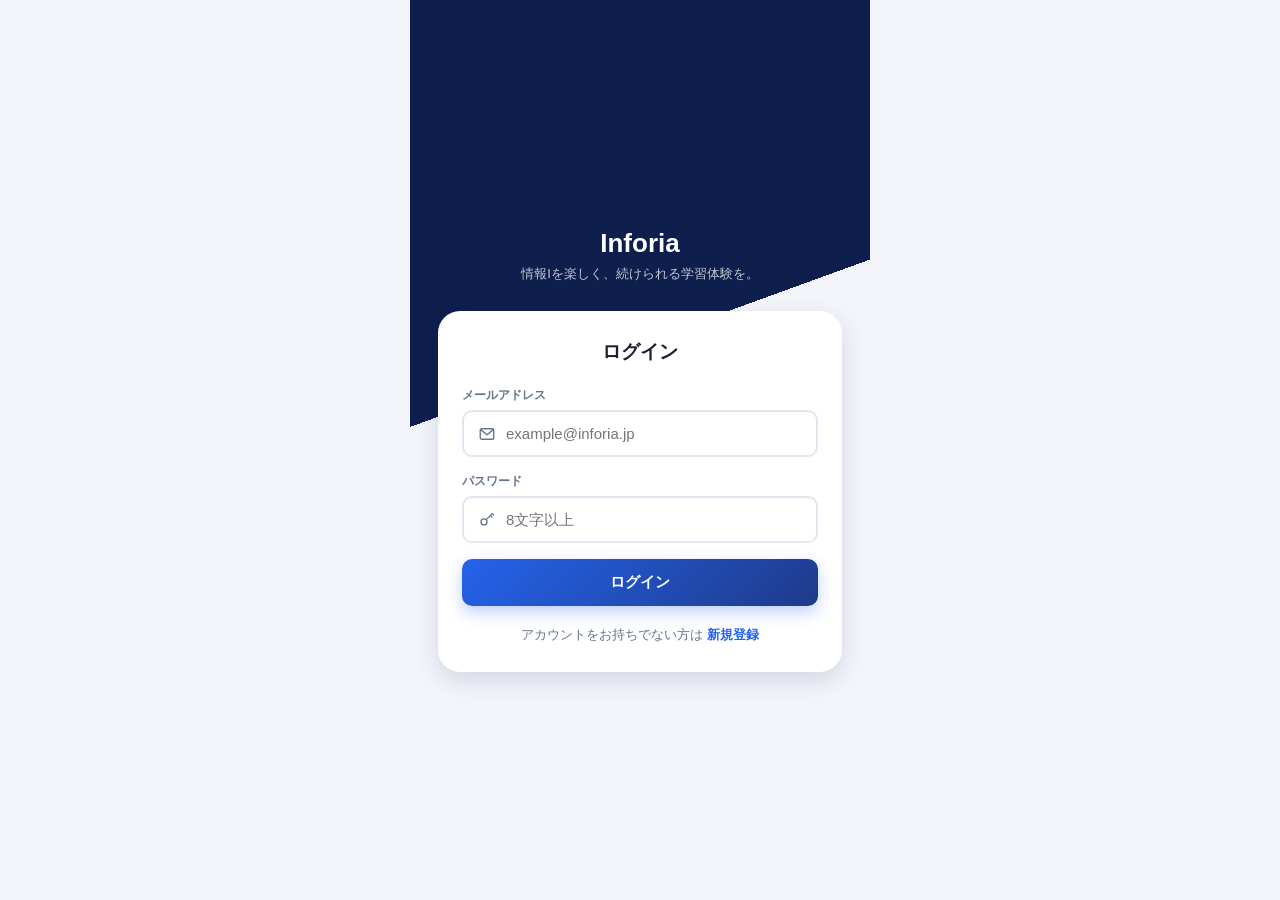
==== frontend/index.html @ 0761d925 "Add Inforia frontend prototype Duolingo-style gamified learning app for high school Information I, w" ====
<!DOCTYPE html>
<html lang="ja">
<head>
<meta charset="UTF-8" />
<meta name="viewport" content="width=device-width, initial-scale=1.0" />
<title>Inforia - ダッシュボード</title>
<link rel="stylesheet" href="css/style.css" />
</head>
<body>
<div class="app-shell">

  <header class="app-header">
    <div class="logo">Inforia</div>
  </header>

  <div style="padding: 0 20px;">
    <div class="profile-row">
      <div class="avatar" id="avatarLevel">Lv.1</div>
      <div class="profile-info">
        <div class="level" id="levelLabel">レベル 1</div>
        <div class="xp-bar-track">
          <div class="xp-bar-fill" id="xpBarFill" style="width: 0%;"></div>
        </div>
        <div class="xp-label" id="xpLabel">0 / 100 XP</div>
      </div>
    </div>

    <div class="streak-banner">
      <span class="icon flame-icon" id="flameIcon"></span>
      <span id="streakLabel">0日連続学習中</span>
    </div>
  </div>

  <main class="app-main">
    <div class="section-title">学習ジャンル</div>
    <div id="unitList"></div>
  </main>

  <nav class="bottom-nav" id="bottomNav"></nav>
</div>

<script src="js/icons.js"></script>
<script src="js/auth.js"></script>
<script src="js/data.js"></script>
<script src="js/glossary.js"></script>
<script src="js/quiz-generator.js"></script>
<script src="js/state.js"></script>
<script src="js/nav.js"></script>
<script src="js/dashboard.js"></script>
</body>
</html>
---- frontend/css/style.css ----
/* Inforia — 共通デザインシステム
 * パネル資料の配色(ネイビーグラデーション / 白カード / 赤アクセント)を踏襲
 */

:root {
  --navy-900: #0f1f4d;
  --navy-800: #16296b;
  --navy-700: #1e3a8a;
  --blue-500: #2563eb;
  --blue-400: #3b82f6;
  --teal-500: #14b8a6;
  --red-accent: #dc2626;
  --gold: #f59e0b;
  --purple: #8b5cf6;

  --bg: #f3f5fa;
  --card-bg: #ffffff;
  --border: #e2e6f0;
  --text-main: #1a1f36;
  --text-sub: #64748b;

  --radius-sm: 10px;
  --radius-md: 16px;
  --radius-lg: 22px;

  --shadow-card: 0 2px 10px rgba(15, 31, 77, 0.06);
  --shadow-pop: 0 8px 24px rgba(15, 31, 77, 0.14);
}

* {
  box-sizing: border-box;
}

/* ── オリジナルSVGアイコン ── */
.icon {
  display: inline-flex;
  align-items: center;
  justify-content: center;
  width: 1em;
  height: 1em;
  flex-shrink: 0;
}

.icon svg {
  width: 100%;
  height: 100%;
  display: block;
}

html,
body {
  margin: 0;
  padding: 0;
}

body {
  font-family: "Hiragino Sans", "Yu Gothic", "Noto Sans JP", -apple-system,
    BlinkMacSystemFont, sans-serif;
  background: var(--bg);
  color: var(--text-main);
  min-height: 100vh;
  display: flex;
  justify-content: center;
}

/* ── アプリのフレーム(スマホ幅を基準にしたレイアウト) ── */
.app-shell {
  width: 100%;
  max-width: 460px;
  min-height: 100vh;
  background: var(--card-bg);
  position: relative;
  display: flex;
  flex-direction: column;
  box-shadow: 0 0 40px rgba(15, 31, 77, 0.08);
}

.app-main {
  flex: 1;
  padding: 20px 20px 100px;
  overflow-y: auto;
}

/* ── ヘッダー ── */
.app-header {
  background: linear-gradient(135deg, var(--navy-900), var(--blue-500));
  color: #fff;
  padding: 18px 20px 16px;
  display: flex;
  align-items: center;
  justify-content: space-between;
}

.app-header .logo {
  font-weight: 800;
  font-size: 20px;
  letter-spacing: 0.02em;
}

.icon-btn {
  background: rgba(255, 255, 255, 0.15);
  border: none;
  color: #fff;
  width: 36px;
  height: 36px;
  border-radius: 50%;
  display: flex;
  align-items: center;
  justify-content: center;
  font-size: 16px;
  cursor: pointer;
  padding: 0;
}

.icon-btn:hover {
  filter: brightness(1.1);
}

/* ── カード共通 ── */
.card {
  background: var(--card-bg);
  border: 1px solid var(--border);
  border-radius: var(--radius-md);
  box-shadow: var(--shadow-card);
  padding: 18px;
}

.section-title {
  font-size: 14px;
  font-weight: 700;
  color: var(--text-sub);
  margin: 24px 0 10px;
  letter-spacing: 0.02em;
}

/* ── ボタン ── */
.btn {
  display: inline-flex;
  align-items: center;
  justify-content: center;
  gap: 6px;
  border: none;
  border-radius: var(--radius-sm);
  font-weight: 700;
  font-size: 15px;
  padding: 14px 18px;
  cursor: pointer;
  transition: transform 0.08s ease, box-shadow 0.15s ease, opacity 0.15s ease;
  width: 100%;
}

.btn:active {
  transform: scale(0.98);
}

.btn-primary {
  background: linear-gradient(135deg, var(--blue-500), var(--navy-700));
  color: #fff;
  box-shadow: 0 6px 16px rgba(37, 99, 235, 0.3);
}

.btn-primary:disabled {
  opacity: 0.4;
  cursor: not-allowed;
  box-shadow: none;
}

.btn-outline {
  background: #fff;
  color: var(--navy-700);
  border: 2px solid var(--navy-700);
}

.btn-success {
  background: linear-gradient(135deg, #16a34a, #15803d);
  color: #fff;
  box-shadow: 0 6px 16px rgba(22, 163, 74, 0.3);
}

/* ── レベル / XP バー ── */
.profile-row {
  display: flex;
  align-items: center;
  gap: 12px;
  margin-top: 16px;
  background: #fff;
  border: 1px solid var(--border);
  border-radius: var(--radius-md);
  padding: 14px;
  box-shadow: var(--shadow-card);
}

.avatar {
  width: 52px;
  height: 52px;
  border-radius: 50%;
  background: linear-gradient(135deg, var(--teal-500), var(--blue-500));
  display: flex;
  align-items: center;
  justify-content: center;
  font-weight: 800;
  color: #fff;
  font-size: 18px;
  flex-shrink: 0;
  position: relative;
}

.avatar .avatar-person {
  width: 60%;
  height: 60%;
  color: #fff;
}

.avatar .avatar-level-badge {
  position: absolute;
  right: -6px;
  bottom: -4px;
  background: var(--navy-900);
  color: #fff;
  font-size: 9px;
  font-weight: 800;
  padding: 2px 5px;
  border-radius: 999px;
  border: 2px solid #fff;
  white-space: nowrap;
  line-height: 1.4;
}

.profile-info {
  flex: 1;
}

.profile-info .level {
  font-weight: 700;
  font-size: 14px;
  color: var(--text-main);
  margin-bottom: 4px;
}

.xp-bar-track {
  width: 100%;
  height: 8px;
  border-radius: 4px;
  background: var(--border);
  overflow: hidden;
}

.xp-bar-fill {
  height: 100%;
  background: linear-gradient(90deg, var(--teal-500), var(--blue-500));
  border-radius: 4px;
  transition: width 0.4s ease;
}

.xp-label {
  font-size: 11px;
  color: var(--text-sub);
  margin-top: 4px;
}

/* ── ストリーク ── */
.streak-banner {
  margin-top: 14px;
  display: flex;
  align-items: center;
  gap: 10px;
  background: linear-gradient(135deg, #fff7ed, #ffedd5);
  border: 1px solid #fed7aa;
  border-radius: var(--radius-sm);
  padding: 12px 14px;
  font-size: 14px;
  font-weight: 700;
  color: #9a3412;
}

.streak-banner .flame-icon {
  font-size: 22px;
}

/* ── ユニットカード ── */
.unit-card {
  display: flex;
  align-items: center;
  gap: 14px;
  margin-bottom: 12px;
  cursor: pointer;
}

.unit-icon {
  width: 46px;
  height: 46px;
  border-radius: 12px;
  display: flex;
  align-items: center;
  justify-content: center;
  font-weight: 800;
  font-size: 16px;
  color: #fff;
  flex-shrink: 0;
}

.unit-icon.blue {
  background: linear-gradient(135deg, #3b82f6, #1e3a8a);
}
.unit-icon.teal {
  background: linear-gradient(135deg, #2dd4bf, #0d9488);
}
.unit-icon.purple {
  background: linear-gradient(135deg, #a78bfa, #7c3aed);
}
.unit-icon.orange {
  background: linear-gradient(135deg, #fb923c, #ea580c);
}

.unit-info {
  flex: 1;
}

.unit-info .title {
  font-weight: 700;
  font-size: 15px;
  margin-bottom: 6px;
}

.unit-progress-track {
  width: 100%;
  height: 6px;
  border-radius: 3px;
  background: var(--border);
}

.unit-progress-fill {
  height: 100%;
  border-radius: 3px;
  background: var(--blue-500);
}

.unit-info .meta {
  font-size: 12px;
  color: var(--text-sub);
  margin-top: 4px;
}

.unit-arrow {
  color: var(--text-sub);
  font-size: 18px;
}

/* ── バッジ ── */
.badges-row {
  display: flex;
  gap: 12px;
  align-items: center;
}

.badge-chip {
  width: 52px;
  height: 52px;
  border-radius: 50%;
  display: flex;
  align-items: center;
  justify-content: center;
  font-size: 22px;
  flex-shrink: 0;
  border: 2px solid transparent;
}

.badge-chip.locked {
  background: #f1f3f9;
  filter: grayscale(1);
  opacity: 0.45;
}

.badge-chip.common {
  background: #eef2f7;
  border-color: #94a3b8;
}
.badge-chip.rare {
  background: #e0f2fe;
  border-color: var(--blue-500);
  box-shadow: 0 0 0 3px rgba(37, 99, 235, 0.12);
}
.badge-chip.epic {
  background: linear-gradient(135deg, #fef3c7, #ede9fe);
  border-color: var(--gold);
  box-shadow: 0 0 0 3px rgba(245, 158, 11, 0.18);
}

.badge-more {
  font-size: 13px;
  font-weight: 700;
  color: var(--blue-500);
  margin-left: auto;
  cursor: pointer;
}

/* ── ボトムナビ ── */
.bottom-nav {
  position: sticky;
  bottom: 0;
  left: 0;
  right: 0;
  background: #fff;
  border-top: 1px solid var(--border);
  display: flex;
  padding: 10px 0 max(10px, env(safe-area-inset-bottom));
}

.nav-item {
  flex: 1;
  display: flex;
  flex-direction: column;
  align-items: center;
  gap: 3px;
  font-size: 10px;
  color: var(--text-sub);
  cursor: pointer;
  text-decoration: none;
}

.nav-item .nav-icon {
  font-size: 20px;
}

.nav-item.active {
  color: var(--blue-500);
  font-weight: 700;
}

/* ── クイズ画面 ── */
.quiz-header {
  display: flex;
  align-items: center;
  gap: 12px;
  padding: 16px 20px;
  border-bottom: 1px solid var(--border);
}

.quiz-progress-track {
  flex: 1;
  height: 8px;
  border-radius: 4px;
  background: var(--border);
  overflow: hidden;
}

.quiz-progress-fill {
  height: 100%;
  background: linear-gradient(90deg, var(--teal-500), var(--blue-500));
  border-radius: 4px;
  transition: width 0.3s ease;
}

.quiz-progress-text {
  font-size: 13px;
  font-weight: 700;
  color: var(--text-sub);
  white-space: nowrap;
}

.xp-pill {
  display: flex;
  align-items: center;
  gap: 4px;
  background: #fef3c7;
  color: #92400e;
  font-weight: 700;
  font-size: 12px;
  padding: 5px 10px;
  border-radius: 999px;
  white-space: nowrap;
}

.question-type-badge {
  display: inline-flex;
  align-items: center;
  font-size: 11px;
  font-weight: 800;
  padding: 4px 10px;
  border-radius: 999px;
  margin-bottom: 10px;
}

.question-type-badge.coding {
  background: #ede9fe;
  color: #6d28d9;
}

.question-type-badge.applied {
  background: #fee2e2;
  color: #b91c1c;
}

.ai-image-placeholder.ai-image-real {
  aspect-ratio: auto;
  background: #fff;
  padding: 18px 14px;
  display: block;
}

.question-text {
  font-size: 16px;
  font-weight: 700;
  line-height: 1.6;
  margin: 18px 0 14px;
}

.code-block {
  background: var(--navy-900);
  color: #e2e8f0;
  font-family: "SF Mono", "Menlo", "Consolas", monospace;
  font-size: 13px;
  line-height: 1.7;
  padding: 16px;
  border-radius: var(--radius-sm);
  white-space: pre;
  overflow-x: auto;
  margin-bottom: 18px;
}

.choice-list {
  display: flex;
  flex-direction: column;
  gap: 10px;
}

.choice-item {
  display: flex;
  align-items: center;
  gap: 12px;
  border: 2px solid var(--border);
  border-radius: var(--radius-sm);
  padding: 14px 16px;
  cursor: pointer;
  font-size: 15px;
  font-weight: 600;
  background: #fff;
  transition: border-color 0.15s ease, background 0.15s ease;
}

.choice-item:hover {
  border-color: var(--blue-400);
}

.choice-item .choice-marker {
  width: 24px;
  height: 24px;
  border-radius: 50%;
  border: 2px solid var(--border);
  flex-shrink: 0;
}

.choice-item.selected {
  border-color: var(--blue-500);
  background: #eff6ff;
}

.choice-item.selected .choice-marker {
  border-color: var(--blue-500);
  background: var(--blue-500);
}

.choice-item.correct {
  border-color: #16a34a;
  background: #f0fdf4;
}

.choice-item.correct .choice-marker {
  border-color: #16a34a;
  background: #16a34a;
}

.choice-item.incorrect {
  border-color: var(--red-accent);
  background: #fef2f2;
}

.choice-item.incorrect .choice-marker {
  border-color: var(--red-accent);
  background: var(--red-accent);
}

.quiz-actions {
  display: flex;
  gap: 10px;
  margin-top: 22px;
}

.hint-box {
  background: #eff6ff;
  border: 1px solid #bfdbfe;
  border-radius: var(--radius-sm);
  padding: 12px 14px;
  font-size: 13px;
  color: var(--navy-700);
  margin-top: 12px;
  display: none;
}

.hint-box.show {
  display: block;
}

/* ── 結果画面 ── */
.result-hero {
  text-align: center;
  padding: 28px 0 10px;
}

.result-icon {
  width: 78px;
  height: 78px;
  border-radius: 50%;
  display: flex;
  align-items: center;
  justify-content: center;
  font-size: 38px;
  margin: 0 auto 14px;
  color: #fff;
}

.result-icon.correct {
  background: linear-gradient(135deg, #22c55e, #15803d);
}

.result-icon.incorrect {
  background: linear-gradient(135deg, #f87171, #b91c1c);
}

.result-title {
  font-size: 22px;
  font-weight: 800;
  margin-bottom: 4px;
}

.result-title.correct {
  color: #15803d;
}

.result-title.incorrect {
  color: var(--red-accent);
}

.result-xp {
  font-size: 14px;
  font-weight: 700;
  color: var(--gold);
}

.ai-image-box {
  margin: 20px 0;
  border-radius: var(--radius-md);
  overflow: hidden;
  border: 1px solid var(--border);
}

.ai-image-box .ai-image-label {
  background: linear-gradient(135deg, var(--navy-900), var(--blue-500));
  color: #fff;
  font-size: 12px;
  font-weight: 700;
  padding: 8px 14px;
  display: flex;
  align-items: center;
  gap: 6px;
}

.ai-image-placeholder {
  aspect-ratio: 16 / 10;
  background: repeating-linear-gradient(
    135deg,
    #f1f5f9,
    #f1f5f9 10px,
    #e8ecf5 10px,
    #e8ecf5 20px
  );
  display: flex;
  flex-direction: column;
  align-items: center;
  justify-content: center;
  gap: 8px;
  color: var(--text-sub);
  font-size: 12px;
  text-align: center;
  padding: 16px;
}

.ai-image-placeholder .icon {
  font-size: 30px;
}

.explanation-box {
  background: #f8fafc;
  border-radius: var(--radius-sm);
  padding: 16px;
  font-size: 14px;
  line-height: 1.8;
  white-space: pre-wrap;
  border: 1px solid var(--border);
}

.badge-toast {
  position: fixed;
  left: 50%;
  bottom: 100px;
  transform: translate(-50%, 20px);
  background: var(--navy-900);
  color: #fff;
  padding: 14px 18px;
  border-radius: var(--radius-sm);
  display: flex;
  align-items: center;
  gap: 10px;
  box-shadow: var(--shadow-pop);
  opacity: 0;
  pointer-events: none;
  transition: all 0.3s ease;
  z-index: 50;
  max-width: 90%;
}

.badge-toast.show {
  opacity: 1;
  transform: translate(-50%, 0);
}

.badge-toast .badge-toast-icon {
  font-size: 24px;
}

.badge-toast .badge-toast-name {
  font-weight: 700;
  font-size: 13px;
}

.badge-toast .badge-toast-sub {
  font-size: 11px;
  color: #cbd5e1;
}

/* ── 成績タブ ── */
.stats-grid {
  display: grid;
  grid-template-columns: 1fr 1fr;
  gap: 10px;
  margin-bottom: 8px;
}

.stat-tile {
  background: #fff;
  border: 1px solid var(--border);
  border-radius: var(--radius-sm);
  padding: 14px;
}

.stat-tile .stat-label {
  font-size: 12px;
  color: var(--text-sub);
  font-weight: 600;
  margin-bottom: 6px;
}

.stat-tile .stat-value {
  font-size: 22px;
  font-weight: 800;
  color: var(--navy-700);
}

.stat-tile .stat-value .unit {
  font-size: 13px;
  font-weight: 700;
  margin-left: 2px;
  color: var(--text-sub);
}

.badges-grid {
  display: grid;
  grid-template-columns: repeat(3, 1fr);
  gap: 12px;
}

.badge-tile {
  background: #fff;
  border: 1px solid var(--border);
  border-radius: var(--radius-sm);
  padding: 14px 8px;
  text-align: center;
}

.badge-tile .badge-chip {
  margin: 0 auto 8px;
  width: 48px;
  height: 48px;
  font-size: 22px;
}

.badge-tile .badge-name {
  font-size: 11px;
  font-weight: 700;
  color: var(--text-main);
  line-height: 1.4;
}

.badge-tile.locked .badge-name {
  color: var(--text-sub);
}

.badge-tile .badge-condition {
  font-size: 10px;
  color: var(--text-sub);
  margin-top: 3px;
  line-height: 1.4;
}

/* ── 得意・苦手分析 ── */
.analysis-summary {
  font-size: 14px;
  line-height: 1.8;
  margin-bottom: 16px;
}

.analysis-summary .strong-genre {
  color: #16a34a;
  font-weight: 800;
}

.analysis-summary .weak-genre {
  color: var(--red-accent);
  font-weight: 800;
}

.accuracy-row {
  margin-bottom: 12px;
}

.accuracy-row:last-child {
  margin-bottom: 0;
}

.accuracy-row-head {
  display: flex;
  justify-content: space-between;
  font-size: 12px;
  font-weight: 700;
  margin-bottom: 4px;
}

.accuracy-row-head .accuracy-value {
  color: var(--text-sub);
}

.accuracy-bar-track {
  width: 100%;
  height: 8px;
  border-radius: 4px;
  background: var(--border);
  overflow: hidden;
}

.accuracy-bar-fill {
  height: 100%;
  border-radius: 4px;
}

.accuracy-bar-fill.good {
  background: #16a34a;
}
.accuracy-bar-fill.mid {
  background: var(--blue-500);
}
.accuracy-bar-fill.low {
  background: var(--red-accent);
}
.accuracy-bar-fill.none {
  background: var(--border);
}

.accuracy-bar-fill.mastery {
  background: var(--blue-500);
}

.genre-analysis-card {
  margin-bottom: 12px;
}

.genre-analysis-head {
  display: flex;
  align-items: center;
  justify-content: space-between;
  gap: 10px;
  margin-bottom: 12px;
}

.genre-analysis-title {
  font-weight: 700;
  font-size: 15px;
}

.genre-tag {
  font-size: 11px;
  font-weight: 800;
  padding: 3px 10px;
  border-radius: 999px;
  white-space: nowrap;
}

.genre-tag.strong {
  background: #f0fdf4;
  color: #16a34a;
}

.genre-tag.weak {
  background: #fef2f2;
  color: var(--red-accent);
}

.analysis-empty {
  font-size: 13px;
  color: var(--text-sub);
  line-height: 1.7;
}

/* ── ランキング ── */
.rank-row {
  display: flex;
  align-items: center;
  gap: 12px;
  padding: 12px 14px;
  border-bottom: 1px solid var(--border);
}

.rank-row:last-child {
  border-bottom: none;
}

.rank-num {
  width: 28px;
  text-align: center;
  font-weight: 800;
  color: var(--text-sub);
  flex-shrink: 0;
}

.rank-row.top1 .rank-num {
  color: var(--gold);
}
.rank-row.top2 .rank-num {
  color: #94a3b8;
}
.rank-row.top3 .rank-num {
  color: #c2723a;
}

.rank-avatar {
  width: 36px;
  height: 36px;
  border-radius: 50%;
  background: linear-gradient(135deg, var(--teal-500), var(--blue-500));
  display: flex;
  align-items: center;
  justify-content: center;
  color: #fff;
  font-weight: 700;
  font-size: 12px;
  flex-shrink: 0;
}

.rank-info {
  flex: 1;
}

.rank-name {
  font-weight: 700;
  font-size: 14px;
}

.rank-name.me {
  color: var(--blue-500);
}

.rank-meta {
  font-size: 11px;
  color: var(--text-sub);
}

.rank-xp {
  font-weight: 800;
  font-size: 14px;
  color: var(--navy-700);
}

/* ── マイページ ── */
.profile-hero {
  text-align: center;
  padding: 20px 0 10px;
}

.profile-hero .avatar {
  width: 72px;
  height: 72px;
  font-size: 24px;
  margin: 0 auto 12px;
}

.profile-hero .email {
  font-weight: 700;
  font-size: 15px;
  word-break: break-all;
}

.profile-list {
  margin-top: 20px;
}

.profile-list-item {
  display: flex;
  justify-content: space-between;
  padding: 14px 4px;
  border-bottom: 1px solid var(--border);
  font-size: 14px;
}

.profile-list-item .label {
  color: var(--text-sub);
}

.profile-list-item .value {
  font-weight: 700;
}

/* ── 設定(マイページ) ── */
.settings-row {
  display: flex;
  align-items: center;
  justify-content: space-between;
  gap: 12px;
  padding: 14px 0;
  border-bottom: 1px solid var(--border);
}

.settings-row:last-child {
  border-bottom: none;
}

.settings-row-title {
  font-size: 14px;
  font-weight: 700;
}

.settings-row-desc {
  font-size: 11px;
  color: var(--text-sub);
  margin-top: 2px;
}

.switch {
  position: relative;
  display: inline-block;
  width: 44px;
  height: 24px;
  flex-shrink: 0;
}

.switch input {
  opacity: 0;
  width: 0;
  height: 0;
}

.switch-track {
  position: absolute;
  inset: 0;
  background: var(--border);
  border-radius: 999px;
  cursor: pointer;
  transition: background 0.2s ease;
}

.switch-track::before {
  content: "";
  position: absolute;
  width: 18px;
  height: 18px;
  left: 3px;
  top: 3px;
  background: #fff;
  border-radius: 50%;
  transition: transform 0.2s ease;
  box-shadow: 0 1px 3px rgba(0, 0, 0, 0.25);
}

.switch input:checked + .switch-track {
  background: var(--blue-500);
}

.switch input:checked + .switch-track::before {
  transform: translateX(20px);
}

.settings-form-toggle {
  font-size: 13px;
  font-weight: 700;
  color: var(--blue-500);
  cursor: pointer;
  padding: 4px 0;
}

/* ── 認証(ログイン・新規登録)画面 ── */
.auth-shell {
  width: 100%;
  max-width: 460px;
  min-height: 100vh;
  display: flex;
  flex-direction: column;
  justify-content: center;
  padding: 40px 28px;
  background: linear-gradient(160deg, var(--navy-900) 0%, var(--navy-900) 40%, var(--bg) 40%);
}

.auth-logo {
  color: #fff;
  font-weight: 800;
  font-size: 26px;
  text-align: center;
  margin-bottom: 6px;
}

.auth-tagline {
  color: rgba(255, 255, 255, 0.75);
  text-align: center;
  font-size: 13px;
  margin-bottom: 28px;
}

.auth-card {
  background: var(--card-bg);
  border-radius: var(--radius-lg);
  box-shadow: var(--shadow-pop);
  padding: 28px 24px;
}

.auth-title {
  font-size: 19px;
  font-weight: 800;
  margin-bottom: 22px;
  text-align: center;
}

.form-field {
  margin-bottom: 16px;
}

.form-field label {
  display: block;
  font-size: 12px;
  font-weight: 700;
  color: var(--text-sub);
  margin-bottom: 6px;
}

.input-wrap {
  display: flex;
  align-items: center;
  gap: 8px;
  border: 2px solid var(--border);
  border-radius: var(--radius-sm);
  padding: 12px 14px;
  transition: border-color 0.15s ease;
}

.input-wrap:focus-within {
  border-color: var(--blue-500);
}

.input-wrap .icon {
  color: var(--text-sub);
  font-size: 18px;
}

.input-wrap input {
  border: none;
  outline: none;
  flex: 1;
  font-size: 15px;
  font-family: inherit;
  background: transparent;
  color: var(--text-main);
}

.form-error {
  color: var(--red-accent);
  font-size: 13px;
  font-weight: 600;
  margin: -6px 0 14px;
  display: none;
}

.form-error.show {
  display: block;
}

.auth-switch {
  text-align: center;
  font-size: 13px;
  color: var(--text-sub);
  margin-top: 20px;
}

.auth-switch a {
  color: var(--blue-500);
  font-weight: 700;
  text-decoration: none;
}

.note-inline {
  font-size: 11px;
  color: var(--text-sub);
  text-align: center;
  margin-top: 6px;
}
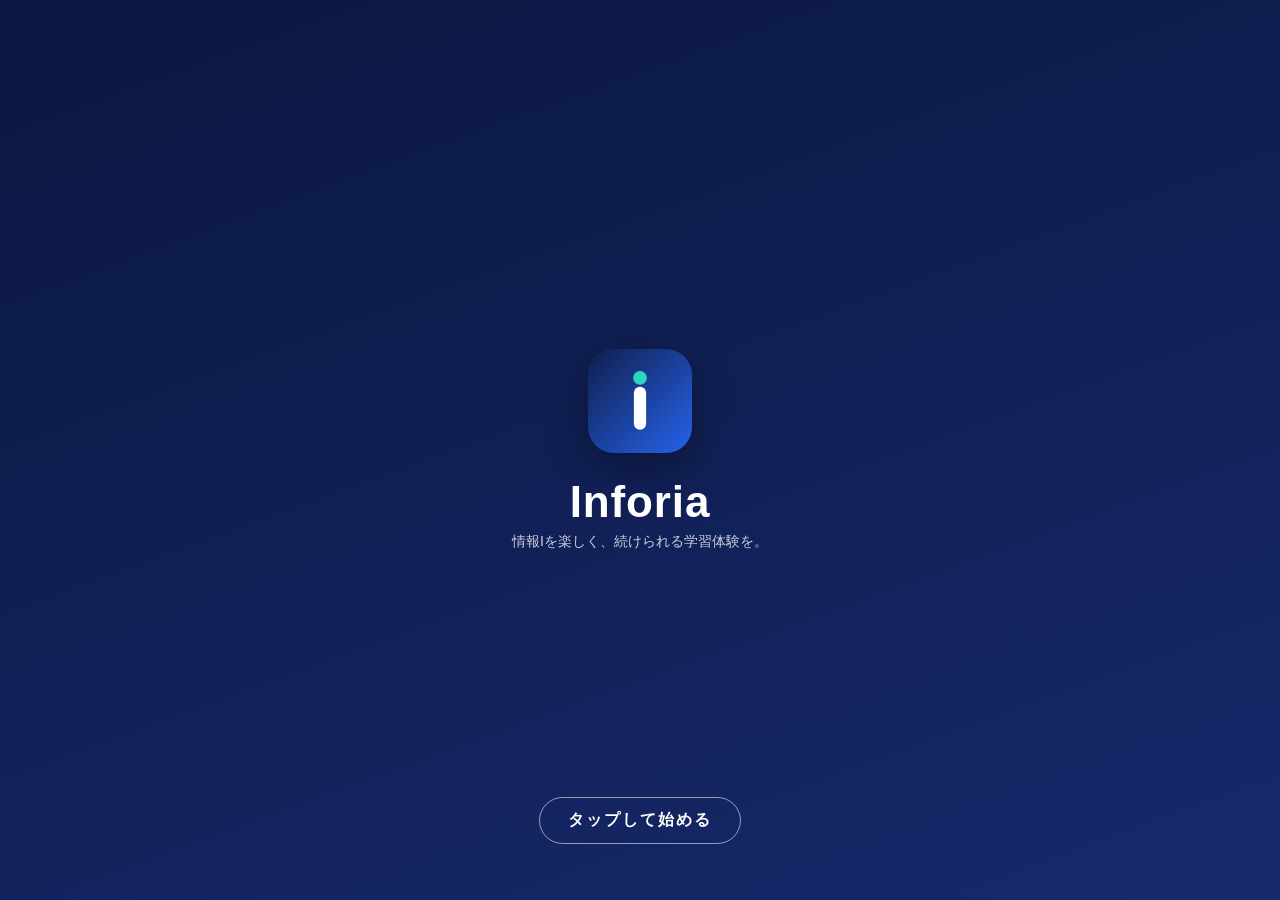
==== commit 023259ca: "Add tap-to-start splash, animated background, per-question review on summary, full-width desktop lay" ====
--- a/frontend/index.html
+++ b/frontend/index.html
@@ -2,50 +2,43 @@
 <html lang="ja">
 <head>
 <meta charset="UTF-8" />
-<meta name="viewport" content="width=device-width, initial-scale=1.0" />
-<title>Inforia - ダッシュボード</title>
+<meta name="viewport" content="width=device-width, initial-scale=1.0, viewport-fit=cover" />
+<title>Inforia</title>
 <link rel="stylesheet" href="css/style.css" />
+<link rel="manifest" href="manifest.json" />
+<meta name="theme-color" content="#0f1f4d" />
+<link rel="icon" href="assets/icon.svg" type="image/svg+xml" />
+<link rel="apple-touch-icon" href="assets/icon-180.png" />
+<meta name="apple-mobile-web-app-capable" content="yes" />
+<meta name="apple-mobile-web-app-title" content="Inforia" />
 </head>
-<body>
-<div class="app-shell">
+<body class="splash-body">
+<main class="splash" id="splash" role="button" tabindex="0" aria-label="タップして始める">
+  <div class="fx-bg" id="fxBg" aria-hidden="true"></div>
+  <div class="splash-center">
+    <img class="splash-icon" src="assets/icon.svg" alt="" width="104" height="104" />
+    <h1 class="splash-logo">Inforia</h1>
+    <p class="splash-tagline">情報Iを楽しく、続けられる学習体験を。</p>
+  </div>
+  <div class="splash-tap">タップして始める</div>
+</main>
 
-  <header class="app-header">
-    <div class="logo">Inforia</div>
-  </header>
-
-  <div style="padding: 0 20px;">
-    <div class="profile-row">
-      <div class="avatar" id="avatarLevel">Lv.1</div>
-      <div class="profile-info">
-        <div class="level" id="levelLabel">レベル 1</div>
-        <div class="xp-bar-track">
-          <div class="xp-bar-fill" id="xpBarFill" style="width: 0%;"></div>
-        </div>
-        <div class="xp-label" id="xpLabel">0 / 100 XP</div>
-      </div>
-    </div>
-
-    <div class="streak-banner">
-      <span class="icon flame-icon" id="flameIcon"></span>
-      <span id="streakLabel">0日連続学習中</span>
-    </div>
-  </div>
-
-  <main class="app-main">
-    <div class="section-title">学習ジャンル</div>
-    <div id="unitList"></div>
-  </main>
-
-  <nav class="bottom-nav" id="bottomNav"></nav>
-</div>
-
-<script src="js/icons.js"></script>
+<script src="js/pwa.js"></script>
 <script src="js/auth.js"></script>
-<script src="js/data.js"></script>
-<script src="js/glossary.js"></script>
-<script src="js/quiz-generator.js"></script>
-<script src="js/state.js"></script>
-<script src="js/nav.js"></script>
-<script src="js/dashboard.js"></script>
+<script src="js/fx-bg.js"></script>
+<script>
+  // 以前ログインした端末なら、そのままホームへ。初めてならログイン画面へ。
+  function startApp() {
+    window.location.href = currentUserEmail() ? "home.html" : "login.html";
+  }
+  const splash = document.getElementById("splash");
+  splash.addEventListener("click", startApp);
+  splash.addEventListener("keydown", (e) => {
+    if (e.key === "Enter" || e.key === " ") {
+      e.preventDefault();
+      startApp();
+    }
+  });
+</script>
 </body>
 </html>
--- a/frontend/css/style.css
+++ b/frontend/css/style.css
@@ -1002,9 +1002,16 @@
   margin: 0 auto 12px;
 }
 
+.profile-hero .username {
+  font-weight: 700;
+  font-size: 17px;
+  word-break: break-all;
+}
+
 .profile-hero .email {
-  font-weight: 700;
-  font-size: 15px;
+  margin-top: 2px;
+  font-size: 12px;
+  color: var(--text-sub, #6b7280);
   word-break: break-all;
 }
 
@@ -1218,3 +1225,696 @@
   text-align: center;
   margin-top: 6px;
 }
+
+/* ── 今日の復習カード(ホーム) ── */
+.review-card {
+  display: flex;
+  align-items: center;
+  justify-content: space-between;
+  gap: 12px;
+  margin-top: 4px;
+}
+
+.review-card.due {
+  border-color: #f59e0b;
+  background: #fffbeb;
+}
+
+.review-title {
+  font-size: 15px;
+  font-weight: 800;
+  color: var(--navy-900);
+}
+
+.review-sub {
+  font-size: 12px;
+  color: var(--text-sub);
+  margin-top: 3px;
+  line-height: 1.5;
+}
+
+.review-btn {
+  width: auto;
+  flex: 0 0 auto;
+  padding: 10px 16px;
+  font-size: 14px;
+}
+
+/* ── 3点の解説(結果画面) ── */
+.explain-list {
+  display: flex;
+  flex-direction: column;
+  gap: 10px;
+}
+
+.explain-item {
+  display: flex;
+  gap: 12px;
+  align-items: flex-start;
+  background: #fff;
+  border: 1.5px solid #bfd0f7;
+  border-radius: var(--radius-sm);
+  padding: 12px 14px;
+}
+
+.explain-item.warn {
+  background: #fffbeb;
+  border-color: #f59e0b;
+}
+
+.explain-num {
+  flex: 0 0 26px;
+  height: 26px;
+  border-radius: 50%;
+  background: #14b8a6;
+  color: #fff;
+  font-size: 13px;
+  font-weight: 800;
+  display: flex;
+  align-items: center;
+  justify-content: center;
+  margin-top: 1px;
+}
+
+.explain-item.warn .explain-num {
+  background: #f59e0b;
+}
+
+.explain-head {
+  font-size: 13px;
+  font-weight: 800;
+  color: var(--navy-900);
+  margin-bottom: 2px;
+}
+
+.explain-body {
+  font-size: 13.5px;
+  line-height: 1.7;
+}
+
+.review-note {
+  margin-top: 12px;
+  font-size: 13px;
+  font-weight: 700;
+  color: var(--navy-900);
+  background: #eff6ff;
+  border-radius: var(--radius-sm);
+  padding: 10px 12px;
+}
+
+.review-note-label {
+  display: inline-block;
+  background: var(--blue-500);
+  color: #fff;
+  font-size: 11px;
+  padding: 2px 8px;
+  border-radius: 999px;
+  margin-right: 8px;
+}
+
+.genre-tag:not(.strong):not(.weak) {
+  background: #f1f5f9;
+  color: var(--text-sub);
+}
+
+.demo-actions {
+  display: flex;
+  flex-direction: column;
+  gap: 8px;
+  margin-top: 10px;
+}
+
+.demo-actions .btn {
+  font-size: 13px;
+  padding: 10px 14px;
+}
+
+/* ── セッション終了画面 ── */
+.summary-hero {
+  margin: -20px -20px 0;
+  padding: 28px 20px 34px;
+  text-align: center;
+  color: #fff;
+  background: linear-gradient(160deg, var(--navy-900), var(--blue-500));
+  border-radius: 0 0 var(--radius-lg) var(--radius-lg);
+}
+
+.summary-kind {
+  font-size: 15px;
+  font-weight: 800;
+  letter-spacing: 0.04em;
+  opacity: 0.9;
+  margin-bottom: 14px;
+}
+
+.summary-ring {
+  position: relative;
+  width: 172px;
+  height: 172px;
+  margin: 0 auto 12px;
+}
+
+.summary-ring svg {
+  width: 100%;
+  height: 100%;
+  transform: rotate(-90deg);
+}
+
+.ring-track {
+  fill: none;
+  stroke: rgba(255, 255, 255, 0.16);
+  stroke-width: 12;
+}
+
+.ring-fill {
+  fill: none;
+  stroke: url(#ringGrad);
+  stroke-width: 12;
+  stroke-linecap: round;
+  transition: stroke-dashoffset 1s cubic-bezier(0.22, 1, 0.36, 1);
+}
+
+.summary-ring-text {
+  position: absolute;
+  inset: 0;
+  display: flex;
+  align-items: baseline;
+  justify-content: center;
+  padding-top: 52px;
+}
+
+.summary-ring-num {
+  font-size: 54px;
+  font-weight: 800;
+  line-height: 1;
+}
+
+.summary-ring-total {
+  font-size: 22px;
+  font-weight: 700;
+  opacity: 0.75;
+}
+
+.summary-rate {
+  font-size: 15px;
+  font-weight: 700;
+  opacity: 0.9;
+}
+
+.summary-dots {
+  display: flex;
+  flex-wrap: wrap;
+  justify-content: center;
+  gap: 6px;
+  margin: 22px 0 6px;
+}
+
+.summary-dot {
+  width: 26px;
+  height: 26px;
+  border-radius: 50%;
+  display: inline-flex;
+  align-items: center;
+  justify-content: center;
+  font-size: 15px;
+  color: #fff;
+}
+
+.summary-dot.ok {
+  background: linear-gradient(135deg, #22c55e, #15803d);
+}
+
+.summary-dot.ng {
+  background: linear-gradient(135deg, #f87171, #b91c1c);
+}
+
+.summary-dot .icon {
+  width: 14px;
+  height: 14px;
+}
+
+.summary-stats {
+  display: grid;
+  grid-template-columns: 1fr 1fr;
+  gap: 12px;
+  margin: 18px 0 14px;
+}
+
+.summary-stat {
+  background: #fff;
+  border: 1px solid var(--border);
+  border-radius: var(--radius-md);
+  box-shadow: var(--shadow-card);
+  padding: 14px;
+  text-align: center;
+}
+
+.summary-stat-label {
+  font-size: 12px;
+  font-weight: 700;
+  color: var(--text-sub);
+  margin-bottom: 4px;
+}
+
+.summary-stat-value {
+  font-size: 26px;
+  font-weight: 800;
+  color: var(--navy-700);
+}
+
+.summary-stat-value.xp {
+  color: var(--gold);
+  display: flex;
+  align-items: center;
+  justify-content: center;
+  gap: 6px;
+}
+
+.summary-card {
+  background: #fff;
+  border: 1px solid var(--border);
+  border-radius: var(--radius-md);
+  box-shadow: var(--shadow-card);
+  padding: 14px 16px;
+  margin-bottom: 12px;
+}
+
+.summary-card-label {
+  font-size: 12px;
+  font-weight: 700;
+  color: var(--text-sub);
+  margin-bottom: 8px;
+}
+
+.summary-badge {
+  display: flex;
+  align-items: center;
+  gap: 10px;
+  font-weight: 700;
+  padding: 4px 0;
+}
+
+.summary-badge .icon {
+  width: 30px;
+  height: 30px;
+  padding: 6px;
+  border-radius: 50%;
+  color: #fff;
+  background: linear-gradient(135deg, var(--gold), #d97706);
+}
+
+.summary-review-date {
+  font-size: 18px;
+  font-weight: 800;
+  color: var(--navy-700);
+}
+
+/* ── PC向けレイアウト(幅900px以上のときだけ有効。スマホの見た目は変えない) ── */
+@media (min-width: 900px) {
+  /* ナビがある画面: 下のナビを左のサイドバーにする */
+  .app-shell {
+    max-width: none;
+    box-shadow: none;
+  }
+
+  .app-shell:has(.bottom-nav) {
+    display: grid;
+    grid-template-columns: 220px minmax(0, 1fr);
+    grid-auto-rows: min-content;
+    align-content: start;
+  }
+
+  .app-shell:has(.bottom-nav) > * {
+    grid-column: 2;
+  }
+
+  .app-shell:has(.bottom-nav) > .app-main {
+    min-height: 0;
+    padding: 28px 20px 60px;
+  }
+
+  .app-shell:has(.bottom-nav) > .bottom-nav {
+    grid-column: 1;
+    grid-row: 1 / span 20;
+    position: sticky;
+    top: 0;
+    align-self: start;
+    height: 100vh;
+    flex-direction: column;
+    justify-content: flex-start;
+    gap: 6px;
+    padding: 84px 14px 20px;
+    border-top: none;
+    border-right: 1px solid var(--border);
+    background: linear-gradient(180deg, #fff, #f7f9fe);
+  }
+
+  .bottom-nav .nav-item {
+    flex: 0 0 auto;
+    flex-direction: row;
+    justify-content: flex-start;
+    gap: 12px;
+    font-size: 15px;
+    font-weight: 700;
+    padding: 12px 14px;
+    border-radius: var(--radius-sm);
+  }
+
+  .bottom-nav .nav-item .nav-icon {
+    font-size: 22px;
+  }
+
+  .bottom-nav .nav-item:hover {
+    background: #eef2fb;
+  }
+
+  .bottom-nav .nav-item.active {
+    background: #e6edfd;
+    color: var(--blue-500);
+  }
+
+  /* ダッシュボード: ジャンルを2列に */
+  #unitList {
+    display: grid;
+    grid-template-columns: repeat(auto-fill, minmax(480px, 1fr));
+    column-gap: 14px;
+  }
+
+  /* 成績: 統計を3列に */
+  .stats-grid {
+    grid-template-columns: repeat(3, 1fr);
+  }
+
+  /* クイズ・結果: 画面中央に読みやすい幅で表示 */
+  .app-shell:not(:has(.bottom-nav)) .app-main {
+    width: 100%;
+    max-width: 820px;
+    margin: 0 auto;
+    padding: 28px 24px 60px;
+  }
+
+  .summary-hero {
+    margin: -28px -24px 0;
+  }
+
+  /* ログイン・新規登録: 背景は全面、カードは中央 */
+  .auth-shell {
+    max-width: none;
+    align-items: center;
+  }
+
+  .auth-shell .auth-card,
+  .auth-shell .auth-logo,
+  .auth-shell .auth-tagline {
+    width: 100%;
+    max-width: 420px;
+  }
+}
+
+/* ── 終了画面: 今回の問題の解説 ── */
+.rv-list {
+  display: flex;
+  flex-direction: column;
+  gap: 10px;
+}
+
+.rv-item {
+  background: #fff;
+  border: 1px solid var(--border);
+  border-left-width: 5px;
+  border-radius: var(--radius-sm);
+  box-shadow: var(--shadow-card);
+}
+
+.rv-item.ok {
+  border-left-color: #22c55e;
+}
+
+.rv-item.ng {
+  border-left-color: var(--red-accent);
+}
+
+.rv-item summary {
+  list-style: none;
+  display: flex;
+  gap: 10px;
+  align-items: flex-start;
+  padding: 12px 14px;
+  cursor: pointer;
+  font-size: 14px;
+  line-height: 1.5;
+}
+
+.rv-item summary::-webkit-details-marker {
+  display: none;
+}
+
+.rv-item summary::after {
+  content: "▾";
+  margin-left: auto;
+  color: var(--text-sub);
+  transition: transform 0.2s ease;
+}
+
+.rv-item[open] summary::after {
+  transform: rotate(180deg);
+}
+
+.rv-mark {
+  width: 22px;
+  height: 22px;
+  border-radius: 50%;
+  display: inline-flex;
+  align-items: center;
+  justify-content: center;
+  color: #fff;
+  flex-shrink: 0;
+  margin-top: 1px;
+}
+
+.rv-mark svg {
+  width: 12px;
+  height: 12px;
+}
+
+.rv-item.ok .rv-mark {
+  background: #22c55e;
+}
+
+.rv-item.ng .rv-mark {
+  background: var(--red-accent);
+}
+
+.rv-body {
+  padding: 0 14px 14px;
+}
+
+.rv-choices {
+  display: flex;
+  flex-direction: column;
+  gap: 6px;
+  margin: 10px 0 12px;
+}
+
+.rv-choice {
+  display: flex;
+  justify-content: space-between;
+  gap: 8px;
+  padding: 9px 12px;
+  border: 1px solid var(--border);
+  border-radius: 8px;
+  font-size: 13px;
+}
+
+.rv-choice em {
+  font-style: normal;
+  font-weight: 800;
+  font-size: 11px;
+  white-space: nowrap;
+}
+
+.rv-choice.correct {
+  background: #f0fdf4;
+  border-color: #86efac;
+}
+
+.rv-choice.correct em {
+  color: #15803d;
+}
+
+.rv-choice.incorrect {
+  background: #fef2f2;
+  border-color: #fca5a5;
+}
+
+.rv-choice.incorrect em {
+  color: var(--red-accent);
+}
+
+.rv-figure {
+  margin-bottom: 12px;
+}
+
+.rv-figure svg {
+  max-width: 100%;
+  height: auto;
+}
+
+/* ── 背景アニメーション・開始画面 ── */
+.fx-bg {
+  position: absolute;
+  inset: 0;
+  overflow: hidden;
+  pointer-events: none;
+}
+
+.fx-bg span {
+  position: absolute;
+  bottom: -60px;
+  font-family: "SF Mono", Menlo, Consolas, monospace;
+  font-weight: 700;
+  color: rgba(255, 255, 255, 0.16);
+  animation: fx-rise linear infinite;
+}
+
+@keyframes fx-rise {
+  0% {
+    transform: translateY(0) rotate(0deg);
+    opacity: 0;
+  }
+  10% {
+    opacity: 1;
+  }
+  90% {
+    opacity: 1;
+  }
+  100% {
+    transform: translateY(-115vh) rotate(25deg);
+    opacity: 0;
+  }
+}
+
+.splash-body {
+  background: var(--navy-900);
+}
+
+.splash {
+  position: relative;
+  width: 100%;
+  min-height: 100vh;
+  min-height: 100dvh;
+  display: flex;
+  flex-direction: column;
+  align-items: center;
+  justify-content: center;
+  overflow: hidden;
+  cursor: pointer;
+  color: #fff;
+  background: linear-gradient(160deg, #0b1740, var(--navy-800) 45%, var(--blue-500));
+  background-size: 220% 220%;
+  animation: splash-shift 14s ease-in-out infinite alternate;
+  outline: none;
+}
+
+@keyframes splash-shift {
+  from {
+    background-position: 0% 0%;
+  }
+  to {
+    background-position: 100% 100%;
+  }
+}
+
+.splash-center {
+  position: relative;
+  text-align: center;
+  padding: 0 24px;
+  animation: splash-in 0.9s cubic-bezier(0.22, 1, 0.36, 1) both;
+}
+
+.splash-icon {
+  border-radius: 26px;
+  box-shadow: 0 14px 40px rgba(0, 0, 0, 0.35);
+  animation: splash-float 4s ease-in-out infinite;
+}
+
+.splash-logo {
+  margin: 20px 0 6px;
+  font-size: 44px;
+  font-weight: 800;
+  letter-spacing: 0.02em;
+}
+
+.splash-tagline {
+  margin: 0;
+  font-size: 14px;
+  color: rgba(255, 255, 255, 0.78);
+}
+
+.splash-tap {
+  position: absolute;
+  bottom: max(56px, env(safe-area-inset-bottom));
+  font-size: 16px;
+  font-weight: 700;
+  letter-spacing: 0.12em;
+  padding: 12px 28px;
+  border-radius: 999px;
+  border: 1.5px solid rgba(255, 255, 255, 0.55);
+  animation: splash-pulse 2.2s ease-in-out infinite;
+}
+
+@keyframes splash-in {
+  from {
+    opacity: 0;
+    transform: translateY(18px) scale(0.96);
+  }
+  to {
+    opacity: 1;
+    transform: none;
+  }
+}
+
+@keyframes splash-float {
+  0%,
+  100% {
+    transform: translateY(0);
+  }
+  50% {
+    transform: translateY(-8px);
+  }
+}
+
+@keyframes splash-pulse {
+  0%,
+  100% {
+    opacity: 0.45;
+    transform: scale(1);
+  }
+  50% {
+    opacity: 1;
+    transform: scale(1.04);
+  }
+}
+
+@media (prefers-reduced-motion: reduce) {
+  .fx-bg span,
+  .splash,
+  .splash-center,
+  .splash-icon,
+  .splash-tap {
+    animation: none;
+  }
+  .splash-tap {
+    opacity: 1;
+  }
+}
+
+/* ログイン・新規登録の上部にも同じ背景を流す */
+.auth-shell {
+  position: relative;
+  overflow: hidden;
+}
+
+.auth-shell > *:not(.fx-bg) {
+  position: relative;
+}
